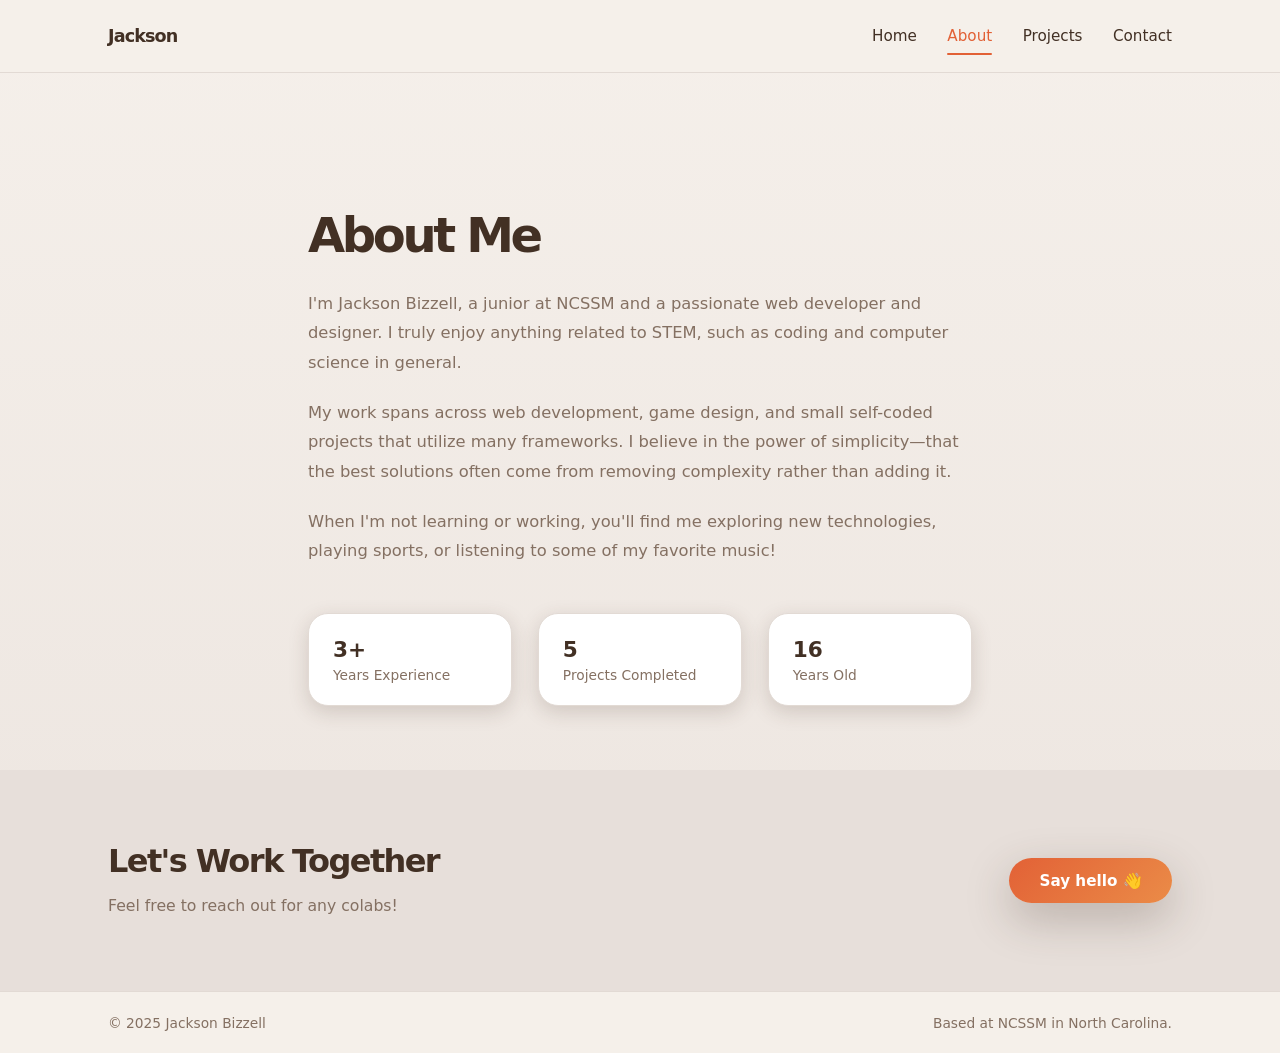
==== about.html @ 586aba02 "Add files via upload" ====
<!DOCTYPE html>
<html lang="en">
<head>
  <meta charset="UTF-8">
  <title>About – Jackson Bizzell</title>
  <meta name="viewport" content="width=device-width, initial-scale=1">
  <link rel="stylesheet" href="index.css">
</head>
<body>
  <div class="page">
    <header class="site-header">
      <div class="container header-inner">
        <a href="index.html" class="logo">Jackson</a>
        <nav class="nav-links">
          <a href="index.html" class="nav-link">Home</a>
          <a href="about.html" class="nav-link current">About</a>
          <a href="projects.html" class="nav-link">Projects</a>
          <a href="contact.html" class="nav-link">Contact</a>
        </nav>
      </div>
    </header>

    <main class="page-main about-main">
      <section class="section">
        <div class="container about-layout">
          <h1 class="about-title">About Me</h1>

          <div class="about-body">
            <p>
              I'm Jackson Bizzell, a junior at NCSSM and a passionate web developer
              and designer. I truly enjoy anything related to STEM, such as coding
              and computer science in general.
            </p>

            <p>
              My work spans across web development, game design, and small
              self-coded projects that utilize many frameworks. I believe in the
              power of simplicity—that the best solutions often come from removing
              complexity rather than adding it.
            </p>

            <p>
              When I'm not learning or working, you'll find me exploring new
              technologies, playing sports, or listening to some of my favorite music!
            </p>
          </div>

          <div class="about-stats-row">
            <div class="about-stat-card">
              <div class="about-stat-value">3+</div>
              <div class="about-stat-label">Years Experience</div>
            </div>
            <div class="about-stat-card">
              <div class="about-stat-value">5</div>
              <div class="about-stat-label">Projects Completed</div>
            </div>
            <div class="about-stat-card">
              <div class="about-stat-value">16</div>
              <div class="about-stat-label">Years Old</div>
            </div>
          </div>
        </div>
      </section>

      <section class="section-muted cta">
        <div class="container cta-inner">
          <div class="cta-text">
            <h2 class="section-title">Let's Work Together</h2>
            <p class="section-subtitle">
              Feel free to reach out for any colabs!
            </p>
          </div>
          <div class="cta-buttons">
            <a href="contact.html" class="button-primary">Say hello 👋</a>
          </div>
        </div>
      </section>
    </main>

    <footer class="site-footer">
      <div class="container footer-inner">
        <span>© 2025 Jackson Bizzell</span>
        <span>Based at NCSSM in North Carolina.</span>
      </div>
    </footer>
  </div>
</body>
</html>
---- index.css ----
:root {
  --background: hsl(30 35% 94%);
  --foreground: hsl(25 30% 20%);
  --card: hsl(30 40% 98%);
  --muted: hsl(25 20% 88%);
  --muted-foreground: hsl(25 15% 45%);
  --accent: hsl(15 75% 55%);
  --accent-soft: hsla(15, 75%, 55%, 0.15);
  --accent-foreground: hsl(30 40% 98%);
  --border: hsl(25 20% 86%);
  --shadow-subtle: 0 6px 20px rgba(70, 50, 40, 0.18);
  --shadow-soft: 0 16px 45px rgba(70, 50, 40, 0.28);
  --radius-lg: 1.75rem;
  --radius-md: 1.25rem;
  --radius-pill: 999px;
}

*,
*::before,
*::after {
  box-sizing: border-box;
}

html,
body {
  margin: 0;
  padding: 0;
}

body {
  min-height: 100vh;
  font-family: system-ui, -apple-system, BlinkMacSystemFont, "SF Pro Text",
    "Segoe UI", sans-serif;
  color: var(--foreground);
  background: linear-gradient(
      180deg,
      hsl(30 35% 94%) 0%,
      hsl(25 25% 90%) 100%
    );
}

img {
  max-width: 100%;
  display: block;
}

a {
  color: inherit;
  text-decoration: none;
}

.page {
  min-height: 100vh;
  display: flex;
  flex-direction: column;
}

.container {
  width: 100%;
  max-width: 1120px;
  margin-inline: auto;
  padding-inline: 1.75rem;
}

.site-header {
  position: sticky;
  top: 0;
  z-index: 20;
  background: hsla(30, 35%, 94%, 0.96);
  border-bottom: 1px solid var(--border);
  backdrop-filter: blur(14px);
}

.header-inner {
  display: flex;
  align-items: center;
  justify-content: space-between;
  height: 72px;
}

.logo {
  font-size: 1.1rem;
  font-weight: 700;
  letter-spacing: -0.05em;
}

.nav-links {
  display: flex;
  align-items: center;
  gap: 1.9rem;
  font-size: 0.95rem;
}

.nav-link {
  position: relative;
  padding-block: 0.25rem;
}

.nav-link::after {
  content: "";
  position: absolute;
  left: 0;
  bottom: -0.4rem;
  width: 100%;
  height: 2px;
  border-radius: var(--radius-pill);
  background: var(--accent);
  transform-origin: left;
  transform: scaleX(0);
  transition: transform 0.18s ease;
}

.nav-link:hover::after {
  transform: scaleX(1);
}

.nav-link.current {
  color: var(--accent);
}

.nav-link.current::after {
  transform: scaleX(1);
}

.page-main {
  flex: 1;
}

/* Hero */

.section {
  padding-block: 4rem;
}

.section-large {
  padding-block: 4.8rem;
}

.hero {
  padding-top: 4.4rem;
}

.hero-inner {
  display: grid;
  grid-template-columns: minmax(0, 1.4fr) minmax(0, 1.3fr);
  align-items: center;
  gap: 3.3rem;
}

.hero-badge {
  display: inline-flex;
  align-items: center;
  gap: 0.4rem;
  padding: 0.4rem 1rem;
  border-radius: var(--radius-pill);
  background: var(--accent-soft);
  color: var(--accent);
  font-size: 0.8rem;
  font-weight: 500;
  margin-bottom: 1.6rem;
}

.hero-title {
  font-size: clamp(3.5rem, 7vw, 4.8rem);
  line-height: 1;
  letter-spacing: -0.08em;
  font-weight: 800;
  margin: 0 0 1.4rem;
}

.hero-text {
  font-size: 1.05rem;
  line-height: 1.7;
  color: var(--muted-foreground);
  max-width: 34rem;
  margin: 0 0 2rem;
}

.hero-buttons {
  display: flex;
  flex-wrap: wrap;
  gap: 0.8rem;
}

.button-primary {
  display: inline-flex;
  align-items: center;
  justify-content: center;
  padding: 0.85rem 1.9rem;
  border-radius: var(--radius-pill);
  background: linear-gradient(
    135deg,
    hsl(15 75% 55%),
    hsl(25 80% 60%)
  );
  color: white;
  font-size: 0.95rem;
  font-weight: 600;
  box-shadow: var(--shadow-soft);
  border: none;
}

.button-outline {
  display: inline-flex;
  align-items: center;
  justify-content: center;
  padding: 0.82rem 1.8rem;
  border-radius: var(--radius-pill);
  background: white;
  color: var(--foreground);
  font-size: 0.95rem;
  font-weight: 500;
  border: 1px solid var(--border);
  box-shadow: 0 8px 24px rgba(60, 40, 30, 0.12);
}

.button-link {
  display: inline-flex;
  align-items: center;
  gap: 0.3rem;
  font-size: 0.9rem;
  font-weight: 500;
  color: var(--accent);
}

.button-primary:hover,
.button-outline:hover {
  transform: translateY(-1px);
  box-shadow: 0 20px 50px rgba(60, 40, 30, 0.33);
}

/* Hero photos */

.hero-photos {
  position: relative;
  min-height: 320px;
}

.hero-photo {
  position: absolute;
  border-radius: 1.75rem;
  overflow: hidden;
  box-shadow: var(--shadow-soft);
}

.hero-photo img {
  width: 100%;
  height: 100%;
  object-fit: cover;
}

.photo-top-left {
  width: 220px;
  height: 140px;
  top: -20px;
  right: 75px;
  transform: rotate(-4deg);
}

.photo-top-right {
  width: 260px;
  height: 160px;
  top: 40px;
  right: -10px;
  transform: rotate(5deg);
}

.photo-bottom-left {
  width: 280px;
  height: 160px;
  bottom: 10px;
  left: 10px;
  transform: rotate(3deg);
}

.photo-bottom-right {
  width: 260px;
  height: 150px;
  bottom: -10px;
  right: 40px;
  transform: rotate(-3deg);
}

/* Stat row */

.stat-row {
  margin-top: 4rem;
  display: grid;
  grid-template-columns: repeat(4, minmax(0, 1fr));
  gap: 1.2rem;
}

.stat-card {
  padding: 1.4rem 1.6rem;
  background: white;
  border-radius: var(--radius-lg);
  border: 1px solid var(--border);
  box-shadow: 0 10px 30px rgba(60, 40, 30, 0.12);
}

.stat-value {
  font-size: 1.4rem;
  font-weight: 700;
  margin-bottom: 0.25rem;
}

.stat-label {
  font-size: 0.85rem;
  color: var(--muted-foreground);
}

/* Section headers */

.section-header {
  text-align: center;
  max-width: 560px;
  margin: 0 auto 2.6rem;
}

.section-title {
  font-size: 2rem;
  margin: 0 0 0.8rem;
  letter-spacing: -0.05em;
}

.section-subtitle {
  margin: 0;
  font-size: 0.98rem;
  color: var(--muted-foreground);
  line-height: 1.7;
}

/* Cards / grids */

.grid-3 {
  display: grid;
  grid-template-columns: repeat(3, minmax(0, 1fr));
  gap: 1.8rem;
}

.service-card,
.project-card,
.info-card {
  background: var(--card);
  border-radius: var(--radius-lg);
  border: 1px solid var(--border);
  box-shadow: var(--shadow-subtle);
  padding: 1.8rem 1.7rem;
}

.service-title,
.project-title,
.info-title {
  font-size: 1.2rem;
  margin: 0 0 0.75rem;
  font-weight: 600;
}

.service-text,
.project-text,
.info-text {
  margin: 0 0 1.3rem;
  font-size: 0.95rem;
  line-height: 1.7;
  color: var(--muted-foreground);
}

.tag-row {
  display: flex;
  flex-wrap: wrap;
  gap: 0.45rem;
}

.tag-pill {
  padding: 0.35rem 0.85rem;
  border-radius: var(--radius-pill);
  background: var(--accent-soft);
  color: var(--accent);
  font-size: 0.78rem;
  font-weight: 500;
}

/* CTA block */

.section-muted {
  background: var(--muted);
}

.cta {
  padding-block: 4.5rem;
}

.cta-inner {
  display: flex;
  justify-content: space-between;
  align-items: center;
  gap: 1.6rem;
}

.cta-text {
  max-width: 480px;
}

.cta-buttons {
  display: flex;
  flex-wrap: wrap;
  gap: 0.8rem;
}

/* About */

.about-main {
  padding-top: 4.4rem;
}

.about-layout {
  max-width: 720px;
}

.about-title {
  font-size: 3rem;
  margin: 0 0 1.6rem;
  letter-spacing: -0.07em;
}

.about-body {
  font-size: 1.02rem;
  line-height: 1.8;
  color: var(--muted-foreground);
}

.about-body p {
  margin: 0 0 1.3rem;
}

.about-stats-row {
  margin-top: 3rem;
  display: grid;
  grid-template-columns: repeat(3, minmax(0, 1fr));
  gap: 1.6rem;
}

.about-stat-card {
  background: white;
  border-radius: var(--radius-md);
  border: 1px solid var(--border);
  padding: 1.4rem 1.5rem;
  box-shadow: var(--shadow-subtle);
}

.about-stat-value {
  font-size: 1.35rem;
  font-weight: 700;
  margin-bottom: 0.3rem;
}

.about-stat-label {
  font-size: 0.86rem;
  color: var(--muted-foreground);
}

/* Projects page */

.projects-grid {
  margin-top: 2.6rem;
  display: grid;
  grid-template-columns: repeat(3, minmax(0, 1fr));
  gap: 1.8rem;
}

.project-badge {
  display: inline-block;
  margin-bottom: 0.6rem;
  padding: 0.25rem 0.8rem;
  border-radius: var(--radius-pill);
  background: white;
  font-size: 0.75rem;
  color: var(--muted-foreground);
}

/* Contact page */

.contact-main {
  padding-top: 4.4rem;
}

.contact-layout {
  display: grid;
  grid-template-columns: minmax(0, 1.1fr) minmax(0, 1.1fr);
  gap: 3rem;
  align-items: flex-start;
}

.contact-heading {
  font-size: 2rem;
  margin: 0 0 0.9rem;
  letter-spacing: -0.05em;
}

.contact-lead {
  margin: 0;
  font-size: 1rem;
  color: var(--muted-foreground);
  line-height: 1.7;
}

.contact-form {
  background: var(--card);
  border-radius: var(--radius-lg);
  border: 1px solid var(--border);
  padding: 2rem 1.9rem;
  box-shadow: var(--shadow-subtle);
}

.field-group {
  margin-bottom: 1.2rem;
}

.field-label {
  display: block;
  font-size: 0.9rem;
  font-weight: 500;
  margin-bottom: 0.3rem;
}

.field-input,
.field-textarea {
  width: 100%;
  border-radius: 0.9rem;
  border: 1px solid var(--border);
  padding: 0.7rem 0.95rem;
  font-size: 0.94rem;
  font-family: inherit;
  background: white;
}

.field-textarea {
  resize: vertical;
  min-height: 140px;
}

.form-footer {
  margin-top: 1.2rem;
}

/* Footer */

.site-footer {
  border-top: 1px solid var(--border);
  padding-block: 1.4rem;
  background: hsl(30 35% 94%);
}

.footer-inner {
  display: flex;
  align-items: center;
  justify-content: space-between;
  font-size: 0.86rem;
  color: var(--muted-foreground);
}

/* Responsive */

@media (max-width: 960px) {
  .hero-inner {
    grid-template-columns: minmax(0, 1fr);
  }

  .hero-photos {
    order: -1;
    min-height: 260px;
    margin-bottom: 1.4rem;
  }

  .photo-top-left {
    top: 0;
    right: auto;
    left: 28px;
  }

  .photo-top-right {
    top: 28px;
    right: 24px;
  }

  .photo-bottom-left {
    bottom: 0;
    left: 32px;
  }

  .photo-bottom-right {
    bottom: -8px;
    right: 32px;
  }

  .stat-row {
    grid-template-columns: repeat(2, minmax(0, 1fr));
  }

  .grid-3,
  .projects-grid {
    grid-template-columns: repeat(2, minmax(0, 1fr));
  }

  .about-stats-row {
    grid-template-columns: repeat(2, minmax(0, 1fr));
  }

  .cta-inner {
    flex-direction: column;
    align-items: flex-start;
  }

  .contact-layout {
    grid-template-columns: minmax(0, 1fr);
  }
}

@media (max-width: 720px) {
  .header-inner {
    padding-inline: 0.4rem;
  }

  .nav-links {
    gap: 1.1rem;
    font-size: 0.86rem;
  }

  .hero {
    padding-top: 3.6rem;
  }

  .stat-row {
    grid-template-columns: minmax(0, 1fr);
  }

  .grid-3,
  .projects-grid {
    grid-template-columns: minmax(0, 1fr);
  }

  .about-title {
    font-size: 2.4rem;
  }

  .footer-inner {
    flex-direction: column;
    align-items: flex-start;
    gap: 0.5rem;
  }
}
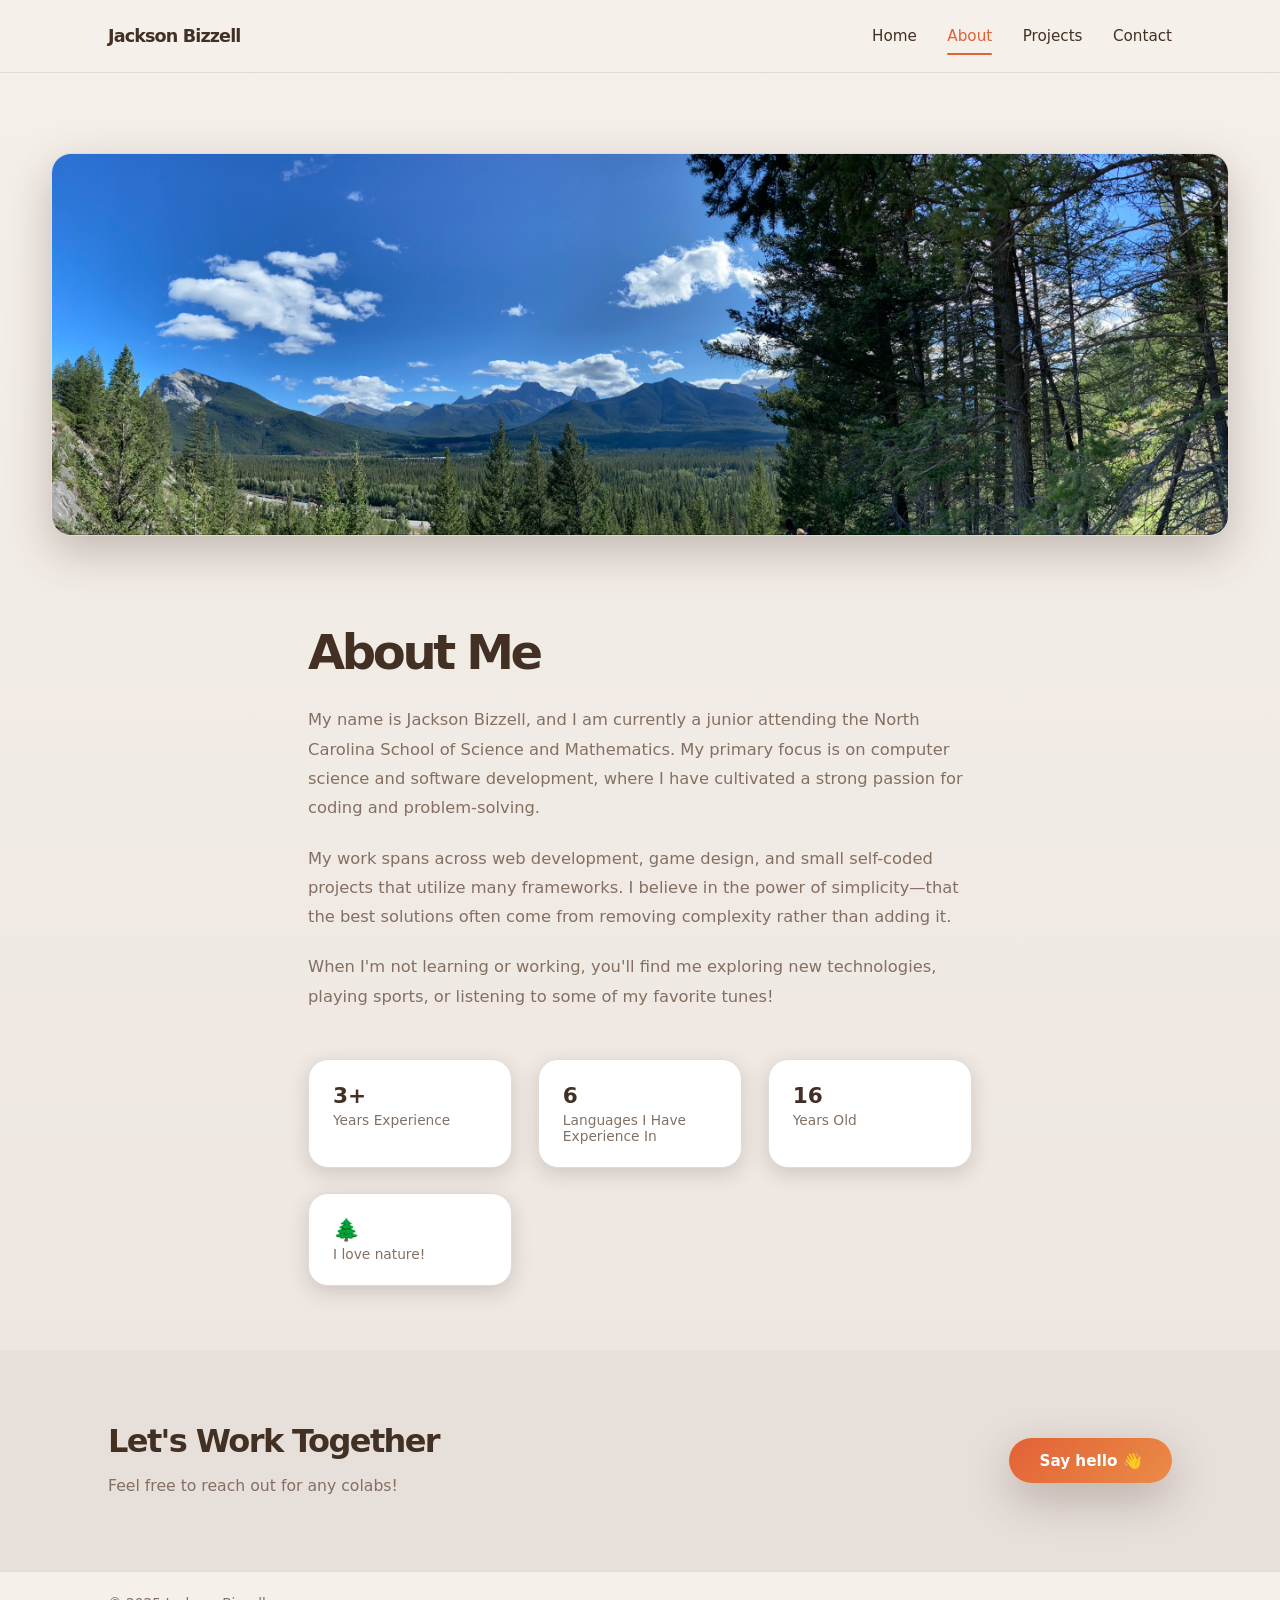
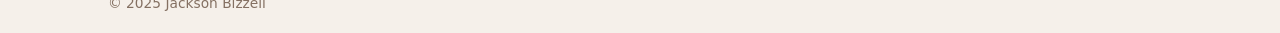
==== commit 417d7ae8: "Updates to various features + implementation of photo gallery" ====
--- a/about.html
+++ b/about.html
@@ -2,15 +2,16 @@
 <html lang="en">
 <head>
   <meta charset="UTF-8">
-  <title>About – Jackson Bizzell</title>
+  <title>About - Jackson Bizzell</title>
   <meta name="viewport" content="width=device-width, initial-scale=1">
   <link rel="stylesheet" href="index.css">
 </head>
 <body>
   <div class="page">
+    
     <header class="site-header">
       <div class="container header-inner">
-        <a href="index.html" class="logo">Jackson</a>
+        <a href="index.html" class="logo">Jackson Bizzell</a>
         <nav class="nav-links">
           <a href="index.html" class="nav-link">Home</a>
           <a href="about.html" class="nav-link current">About</a>
@@ -18,7 +19,14 @@
           <a href="contact.html" class="nav-link">Contact</a>
         </nav>
       </div>
+      
     </header>
+
+    <div class="pill-container">
+      <div class="pill">
+        <img src="./photos/nature.jpeg" alt="Image">
+      </div>
+    </div>
 
     <main class="page-main about-main">
       <section class="section">
@@ -27,9 +35,9 @@
 
           <div class="about-body">
             <p>
-              I'm Jackson Bizzell, a junior at NCSSM and a passionate web developer
-              and designer. I truly enjoy anything related to STEM, such as coding
-              and computer science in general.
+              My name is Jackson Bizzell, and I am currently a junior attending the North Carolina School of Science and Mathematics.
+              My primary focus is on computer science and software development,
+              where I have cultivated a strong passion for coding and problem-solving.
             </p>
 
             <p>
@@ -41,7 +49,7 @@
 
             <p>
               When I'm not learning or working, you'll find me exploring new
-              technologies, playing sports, or listening to some of my favorite music!
+              technologies, playing sports, or listening to some of my favorite tunes!
             </p>
           </div>
 
@@ -51,12 +59,16 @@
               <div class="about-stat-label">Years Experience</div>
             </div>
             <div class="about-stat-card">
-              <div class="about-stat-value">5</div>
-              <div class="about-stat-label">Projects Completed</div>
+              <div class="about-stat-value">6</div>
+              <div class="about-stat-label">Languages I Have Experience In</div>
             </div>
             <div class="about-stat-card">
               <div class="about-stat-value">16</div>
               <div class="about-stat-label">Years Old</div>
+            </div>
+            <div class="about-stat-card">
+              <div class="about-stat-value">🌲</div>
+              <div class="about-stat-label">I love nature!</div>
             </div>
           </div>
         </div>
@@ -80,7 +92,6 @@
     <footer class="site-footer">
       <div class="container footer-inner">
         <span>© 2025 Jackson Bizzell</span>
-        <span>Based at NCSSM in North Carolina.</span>
       </div>
     </footer>
   </div>
--- a/index.css
+++ b/index.css
@@ -140,11 +140,10 @@
   padding-top: 4.4rem;
 }
 
-.hero-inner {
-  display: grid;
-  grid-template-columns: minmax(0, 1.4fr) minmax(0, 1.3fr);
-  align-items: center;
-  gap: 3.3rem;
+.hero-inner > div:first-child {
+  text-align: center;
+  max-width: 600px;
+  margin: 0 auto;
 }
 
 .hero-badge {
@@ -231,23 +230,43 @@
 
 /* Hero photos */
 
+/* --- FIXED HERO PHOTO LAYOUT --- */
+
 .hero-photos {
   position: relative;
-  min-height: 320px;
-}
-
+  min-height: 360px;
+  display: flex;
+  justify-content: center;
+  gap: 1.4rem;
+  flex-wrap: wrap;
+  padding-top: 1rem;
+}
+
+/* Uniform card-style photos instead of chaos */
 .hero-photo {
-  position: absolute;
-  border-radius: 1.75rem;
+  width: 180px;
+  height: 130px;
+  border-radius: var(--radius-lg);
   overflow: hidden;
   box-shadow: var(--shadow-soft);
+  border: 1px solid var(--border);
+  cursor: pointer;
+  transition: transform 0.2s ease, box-shadow 0.2s ease;
+  position: relative;
+}
+
+.hero-photo:hover {
+  transform: translateY(-4px);
+  box-shadow: 0 22px 55px rgba(40, 25, 15, 0.28);
 }
 
 .hero-photo img {
+  object-fit: cover;
+  display: block;
   width: 100%;
   height: 100%;
-  object-fit: cover;
-}
+}
+
 
 .photo-top-left {
   width: 220px;
@@ -329,6 +348,32 @@
   color: var(--muted-foreground);
   line-height: 1.7;
 }
+
+.pill-container {
+  width: 100%;
+  display: flex;
+  justify-content: center;
+  margin-top: 5rem;
+  margin-bottom: 0.5rem;
+}
+
+.pill {
+  width: 92%;
+  max-width: 1280px;
+  aspect-ratio: 4 / 1.3;
+  background: var(--card);
+  border-radius: 20px;
+  overflow: hidden;
+  box-shadow: var(--shadow-soft);
+  border: 1px solid var(--border);
+}
+
+.pill img {
+  width: 100%;
+  height: 100%;
+  object-fit: cover;
+}
+
 
 /* Cards / grids */
 
@@ -410,7 +455,7 @@
 /* About */
 
 .about-main {
-  padding-top: 4.4rem;
+  padding-top: 1rem;
 }
 
 .about-layout {
@@ -543,8 +588,6 @@
   margin-top: 1.2rem;
 }
 
-/* Footer */
-
 .site-footer {
   border-top: 1px solid var(--border);
   padding-block: 1.4rem;
@@ -649,3 +692,112 @@
     gap: 0.5rem;
   }
 }
+
+/* ==== MODAL GALLERY ==== */
+
+.modal {
+  display: none;
+  position: fixed;
+  inset: 0;
+  background: rgba(0, 0, 0, 0.65);
+  backdrop-filter: blur(4px);
+  z-index: 999;
+  justify-content: center;
+  align-items: center;
+}
+
+.modal-content {
+  width: 75vw;
+  max-width: 1000px;
+  background: white;
+  border-radius: var(--radius-lg);
+  overflow: hidden;
+  box-shadow: var(--shadow-soft);
+  animation: fadeIn 0.25s ease;
+}
+
+.modal-heading {
+  margin: 0;
+  padding: 1rem 1.5rem 0.5rem;
+  font-size: 1.8rem;
+  font-weight: 700;
+  text-align: center;
+  color: var(--foreground);
+}
+
+
+.modal-close {
+  position: absolute;
+  top: 1.1rem;
+  right: 1.3rem;
+  font-size: 2rem;
+  cursor: pointer;
+  color: white;
+}
+
+.modal-content img {
+  width: 100%;
+  height: 70vh;
+  object-fit: cover;
+}
+
+.modal-caption {
+  padding: 1.2rem 1.6rem;
+  background: var(--card);
+  border-top: 1px solid var(--border);
+}
+
+.modal-caption h3 {
+  margin: 0 0 0.3rem 0;
+  font-size: 1.3rem;
+}
+
+.modal-caption p {
+  margin: 0;
+  font-size: 0.95rem;
+  color: var(--muted-foreground);
+}
+
+@keyframes fadeIn {
+  from { opacity: 0; transform: scale(0.95); }
+  to { opacity: 1; transform: scale(1); }
+}
+
+/* ===== SLIDESHOW ARROWS ===== */
+
+.modal-arrow {
+  position: absolute;
+  top: 50%;
+  transform: translateY(-50%);
+  font-size: 3rem;
+  font-weight: bold;
+  color: rgba(255, 255, 255, 0.8);
+  cursor: pointer;
+  padding: 0.5rem 1rem;
+  user-select: none;
+  transition: opacity 0.2s ease;
+  z-index: 1001;
+}
+
+.modal-arrow:hover {
+  color: white;
+}
+
+.left-arrow {
+  left: 1rem;
+}
+
+.right-arrow {
+  right: 1rem;
+}
+
+/* smooth fade animation between slides */
+.modal-image-fade {
+  animation: fadeSlide 0.25s ease;
+}
+
+@keyframes fadeSlide {
+  from { opacity: 0; }
+  to { opacity: 1; }
+}
+
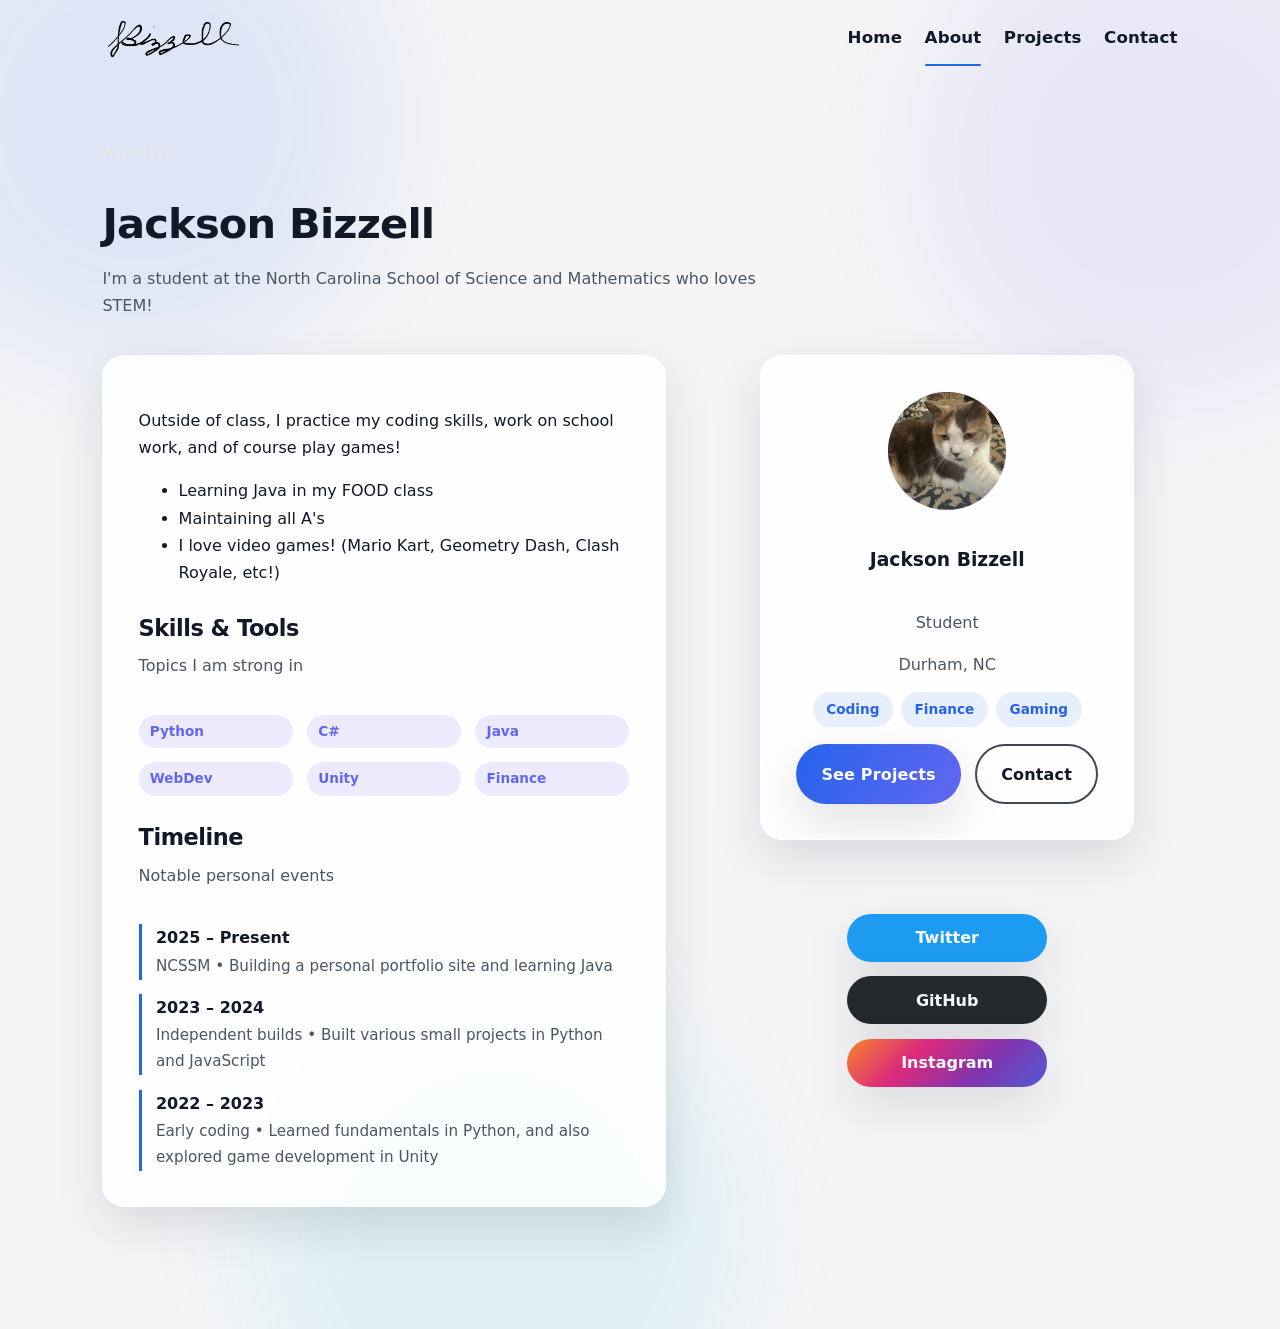
==== commit dae1e098: "Finished Protfolio Website Prototype" ====
--- a/about.html
+++ b/about.html
@@ -2,98 +2,122 @@
 <html lang="en">
 <head>
   <meta charset="UTF-8">
-  <title>About - Jackson Bizzell</title>
-  <meta name="viewport" content="width=device-width, initial-scale=1">
+  <meta name="viewport" content="width=device-width, initial-scale=1.0">
+  <title>About – Jackson Bizzell</title>
   <link rel="stylesheet" href="index.css">
 </head>
 <body>
   <div class="page">
-    
     <header class="site-header">
       <div class="container header-inner">
-        <a href="index.html" class="logo">Jackson Bizzell</a>
-        <nav class="nav-links">
-          <a href="index.html" class="nav-link">Home</a>
-          <a href="about.html" class="nav-link current">About</a>
-          <a href="projects.html" class="nav-link">Projects</a>
-          <a href="contact.html" class="nav-link">Contact</a>
+        <a class="logo" href="index.html">
+          <img src="photos/signature.png" alt="Jackson Bizzell signature">
+          <span class="sr-only">Jackson Bizzell</span>
+        </a>
+        <nav class="nav-links" id="navMenu">
+          <a class="nav-link" href="index.html">Home</a>
+          <a class="nav-link active" href="about.html">About</a>
+          <a class="nav-link" href="projects.html">Projects</a>
+          <a class="nav-link" href="contact.html">Contact</a>
         </nav>
+        <button class="nav-toggle" id="navToggle" aria-label="Toggle menu">
+          <span></span><span></span><span></span>
+        </button>
       </div>
-      
     </header>
 
-    <div class="pill-container">
-      <div class="pill">
-        <img src="./photos/nature.jpeg" alt="Image">
-      </div>
+    <div class="bg-accents">
+      <div class="blob blob-1"></div>
+      <div class="blob blob-2"></div>
+      <div class="blob blob-3"></div>
     </div>
 
-    <main class="page-main about-main">
-      <section class="section">
-        <div class="container about-layout">
-          <h1 class="about-title">About Me</h1>
-
-          <div class="about-body">
-            <p>
-              My name is Jackson Bizzell, and I am currently a junior attending the North Carolina School of Science and Mathematics.
-              My primary focus is on computer science and software development,
-              where I have cultivated a strong passion for coding and problem-solving.
-            </p>
-
-            <p>
-              My work spans across web development, game design, and small
-              self-coded projects that utilize many frameworks. I believe in the
-              power of simplicity—that the best solutions often come from removing
-              complexity rather than adding it.
-            </p>
-
-            <p>
-              When I'm not learning or working, you'll find me exploring new
-              technologies, playing sports, or listening to some of my favorite tunes!
-            </p>
+    <main class="page-main">
+      <section class="section about-section">
+        <div class="container">
+          <div class="section-header reveal-up">
+            <p class="eyebrow">About</p>
+            <h1 class="section-title">Jackson Bizzell</h1>
+            <p class="section-subtitle">I'm a student at the North Carolina School of Science and Mathematics who loves STEM!</p>
           </div>
 
-          <div class="about-stats-row">
-            <div class="about-stat-card">
-              <div class="about-stat-value">3+</div>
-              <div class="about-stat-label">Years Experience</div>
+          <div class="about-layout">
+            <div class="card reveal-left">
+              <p>Outside of class, I practice my coding skills, work on school work, and of course play games!</p>
+              <ul>
+                <li>Learning Java in my FOOD class</li>
+                <li>Maintaining all A's</li>
+                <li>I love video games! (Mario Kart, Geometry Dash, Clash Royale, etc!)</li>
+              </ul>
+
+              <div class="section-header" style="margin-top: var(--space-md);">
+                <h2 class="section-title" style="font-size:1.4rem;">Skills &amp; Tools</h2>
+                <p class="section-subtitle">Topics I am strong in</p>
+              </div>
+              <div class="skills-grid reveal-up">
+                <span class="tag">Python</span>
+                <span class="tag">C#</span>
+                <span class="tag">Java</span>
+                <span class="tag">WebDev</span>
+                <span class="tag">Unity</span>
+                <span class="tag">Finance</span>
+              </div>
+
+              <div class="section-header" style="margin-top: var(--space-md);">
+                <h2 class="section-title" style="font-size:1.4rem;">Timeline</h2>
+                <p class="section-subtitle">Notable personal events</p>
+              </div>
+              <div class="timeline">
+                <div class="timeline-item reveal-up">
+                  <h4>2025 – Present</h4>
+                  <p>NCSSM • Building a personal portfolio site and learning Java</p>
+                </div>
+                <div class="timeline-item reveal-up reveal-delay-1">
+                  <h4>2023 – 2024</h4>
+                  <p>Independent builds • Built various small projects in Python and JavaScript</p>
+                </div>
+                <div class="timeline-item reveal-up reveal-delay-2">
+                  <h4>2022 – 2023</h4>
+                  <p>Early coding • Learned fundamentals in Python, and also explored game development in Unity</p>
+                </div>
+              </div>
             </div>
-            <div class="about-stat-card">
-              <div class="about-stat-value">6</div>
-              <div class="about-stat-label">Languages I Have Experience In</div>
+
+            <div class="profile-column reveal-right">
+              <div class="card profile-card">
+                <img class="avatar" src="photos/sophie.jpeg" alt="Portrait of Jackson Bizzell">
+                <h3>Jackson Bizzell</h3>
+                <p class="section-subtitle" style="margin:0;">Student</p>
+                <p class="section-subtitle" style="margin:0;">Durham, NC</p>
+                <div class="profile-tags">
+                  <span class="pill">Coding</span>
+                  <span class="pill">Finance</span>
+                  <span class="pill">Gaming</span>
+                </div>
+                <div class="project-actions" style="justify-content:center;">
+                  <a class="btn btn-primary" href="projects.html">See Projects</a>
+                  <a class="btn btn-ghost" href="contact.html">Contact</a>
+                </div>
+              </div>
+              <div class="about-social-pills">
+                <a class="pill pill-twitter" href="https://twitter.com/" target="_blank" rel="noopener noreferrer">Twitter</a>
+                <a class="pill pill-github" href="https://github.com/J-Bizzy" target="_blank" rel="noopener noreferrer">GitHub</a>
+                <a class="pill pill-instagram" href="https://instagram.com/" target="_blank" rel="noopener noreferrer">Instagram</a>
+              </div>
             </div>
-            <div class="about-stat-card">
-              <div class="about-stat-value">16</div>
-              <div class="about-stat-label">Years Old</div>
-            </div>
-            <div class="about-stat-card">
-              <div class="about-stat-value">🌲</div>
-              <div class="about-stat-label">I love nature!</div>
-            </div>
-          </div>
-        </div>
-      </section>
-
-      <section class="section-muted cta">
-        <div class="container cta-inner">
-          <div class="cta-text">
-            <h2 class="section-title">Let's Work Together</h2>
-            <p class="section-subtitle">
-              Feel free to reach out for any colabs!
-            </p>
-          </div>
-          <div class="cta-buttons">
-            <a href="contact.html" class="button-primary">Say hello 👋</a>
           </div>
         </div>
       </section>
     </main>
 
     <footer class="site-footer">
-      <div class="container footer-inner">
+      <div class="container footer-inner reveal-up">
         <span>© 2025 Jackson Bizzell</span>
+        <span>Have a great rest of your day 🙂</span>
       </div>
     </footer>
   </div>
+
+  <script src="main.js"></script>
 </body>
 </html>
--- a/index.css
+++ b/index.css
@@ -1,18 +1,36 @@
 :root {
-  --background: hsl(30 35% 94%);
-  --foreground: hsl(25 30% 20%);
-  --card: hsl(30 40% 98%);
-  --muted: hsl(25 20% 88%);
-  --muted-foreground: hsl(25 15% 45%);
-  --accent: hsl(15 75% 55%);
-  --accent-soft: hsla(15, 75%, 55%, 0.15);
-  --accent-foreground: hsl(30 40% 98%);
-  --border: hsl(25 20% 86%);
-  --shadow-subtle: 0 6px 20px rgba(70, 50, 40, 0.18);
-  --shadow-soft: 0 16px 45px rgba(70, 50, 40, 0.28);
-  --radius-lg: 1.75rem;
-  --radius-md: 1.25rem;
+  /* Color system */
+  --bg: #f5f5f7;
+  --bg-alt: #eef1f6;
+  --text-main: #111827;
+  --text-muted: #4b5563;
+  --accent: #2563eb;
+  --accent-2: #6366f1;
+  --accent-warm: #f97316;
+  --card-bg: rgba(255, 255, 255, 0.85);
+  --card-border: rgba(255, 255, 255, 0.6);
+  --shadow-soft: 0 18px 48px rgba(17, 24, 39, 0.12);
+  --shadow-strong: 0 30px 70px rgba(17, 24, 39, 0.18);
+
+  /* Typography */
+  --font-size-body: 1rem;
+  --font-size-sm: 0.92rem;
+  --font-size-h1: clamp(3rem, 6vw, 4.2rem);
+  --font-size-h2: clamp(2rem, 4vw, 2.6rem);
+  --font-size-h3: 1.25rem;
+
+  /* Radius & spacing */
+  --radius-lg: 22px;
+  --radius-md: 14px;
   --radius-pill: 999px;
+  --space-xs: 0.5rem;
+  --space-sm: 0.9rem;
+  --space-md: 1.4rem;
+  --space-lg: 2.2rem;
+  --space-xl: 3.2rem;
+  --reveal-distance: 26px;
+  --reveal-duration: 0.75s;
+  --reveal-ease: cubic-bezier(0.22, 1, 0.36, 1);
 }
 
 *,
@@ -28,20 +46,18 @@
 }
 
 body {
+  background: var(--bg);
+  color: var(--text-main);
+  font-family: "Inter", system-ui, -apple-system, BlinkMacSystemFont, "Segoe UI", sans-serif;
+  font-size: var(--font-size-body);
+  line-height: 1.7;
+  -webkit-font-smoothing: antialiased;
   min-height: 100vh;
-  font-family: system-ui, -apple-system, BlinkMacSystemFont, "SF Pro Text",
-    "Segoe UI", sans-serif;
-  color: var(--foreground);
-  background: linear-gradient(
-      180deg,
-      hsl(30 35% 94%) 0%,
-      hsl(25 25% 90%) 100%
-    );
-}
-
-img {
-  max-width: 100%;
-  display: block;
+}
+
+a.frame-lock,
+body.frame-lock {
+  overflow: hidden;
 }
 
 a {
@@ -49,755 +65,888 @@
   text-decoration: none;
 }
 
+img {
+  display: block;
+  max-width: 100%;
+}
+
+/* Layout helpers */
 .page {
   min-height: 100vh;
   display: flex;
   flex-direction: column;
-}
+  position: relative;
+  overflow-x: hidden;
+}
+
 
 .container {
   width: 100%;
   max-width: 1120px;
-  margin-inline: auto;
-  padding-inline: 1.75rem;
-}
-
+  margin: 0 auto;
+  padding: 0 var(--space-md);
+}
+
+.section {
+  padding: var(--space-xl) 0;
+}
+
+.grid {
+  display: grid;
+  gap: var(--space-lg);
+}
+
+.grid-2 {
+  grid-template-columns: repeat(2, minmax(0, 1fr));
+}
+
+.grid-3 {
+  grid-template-columns: repeat(3, minmax(0, 1fr));
+}
+
+/* Nav */
 .site-header {
   position: sticky;
   top: 0;
-  z-index: 20;
-  background: hsla(30, 35%, 94%, 0.96);
-  border-bottom: 1px solid var(--border);
-  backdrop-filter: blur(14px);
+  z-index: 120;
 }
 
 .header-inner {
   display: flex;
   align-items: center;
   justify-content: space-between;
-  height: 72px;
+  height: 76px;
 }
 
 .logo {
-  font-size: 1.1rem;
-  font-weight: 700;
-  letter-spacing: -0.05em;
+  font-weight: 800;
+  letter-spacing: -0.04em;
+  font-size: 1.28rem;
+}
+
+.logo img {
+  height: 40px;
+  width: auto;
+  display: block;
 }
 
 .nav-links {
   display: flex;
+  gap: var(--space-md);
   align-items: center;
-  gap: 1.9rem;
-  font-size: 0.95rem;
+  font-size: 1.04rem;
 }
 
 .nav-link {
   position: relative;
-  padding-block: 0.25rem;
+  font-weight: 600;
+  letter-spacing: 0.01em;
+  padding: 6px 0;
 }
 
 .nav-link::after {
   content: "";
   position: absolute;
   left: 0;
-  bottom: -0.4rem;
+  bottom: -8px;
   width: 100%;
   height: 2px;
+  background: var(--accent);
   border-radius: var(--radius-pill);
-  background: var(--accent);
+  transform: scaleX(0);
   transform-origin: left;
-  transform: scaleX(0);
   transition: transform 0.18s ease;
 }
 
-.nav-link:hover::after {
+.nav-link:hover::after,
+.nav-link.active::after {
   transform: scaleX(1);
 }
 
-.nav-link.current {
-  color: var(--accent);
-}
-
-.nav-link.current::after {
-  transform: scaleX(1);
-}
-
-.page-main {
-  flex: 1;
-}
-
-/* Hero */
-
-.section {
-  padding-block: 4rem;
-}
-
-.section-large {
-  padding-block: 4.8rem;
-}
-
-.hero {
-  padding-top: 4.4rem;
-}
-
-.hero-inner > div:first-child {
-  text-align: center;
-  max-width: 600px;
-  margin: 0 auto;
-}
-
-.hero-badge {
+.nav-toggle {
+  display: none;
+  background: rgba(255, 255, 255, 0.8);
+  border: 1px solid var(--card-border);
+  padding: 0.55rem 0.7rem;
+  border-radius: 12px;
+  box-shadow: var(--shadow-soft);
+  cursor: pointer;
+}
+
+.nav-toggle span {
+  display: block;
+  width: 20px;
+  height: 2px;
+  background: var(--text-main);
+  margin: 4px 0;
+  transition: transform 0.2s ease;
+}
+
+/* Buttons */
+.btn {
+  display: inline-flex;
+  align-items: center;
+  justify-content: center;
+  gap: 0.45rem;
+  padding: 0.9rem 1.5rem;
+  border-radius: var(--radius-pill);
+  font-weight: 700;
+  letter-spacing: 0.01em;
+  border: 1px solid transparent;
+  cursor: pointer;
+  transition: transform 0.18s ease, box-shadow 0.2s ease, border-color 0.2s ease, background 0.2s ease;
+}
+
+.btn-primary {
+  background: linear-gradient(120deg, var(--accent), var(--accent-2));
+  color: #fff;
+  box-shadow: var(--shadow-soft);
+}
+
+.btn-ghost {
+  background: transparent;
+  color: var(--text-main);
+  border-color: rgba(17, 24, 39, 0.8);
+  border-width: 2px;
+}
+
+.btn:hover {
+  transform: translateY(-2px);
+  box-shadow: var(--shadow-strong);
+}
+
+/* Cards */
+.card {
+  background: var(--card-bg);
+  border: 1px solid var(--card-border);
+  backdrop-filter: blur(18px);
+  border-radius: var(--radius-lg);
+  box-shadow: var(--shadow-soft);
+  padding: var(--space-lg);
+  position: relative;
+  overflow: hidden;
+}
+
+.card:hover {
+  transform: translateY(-2px);
+}
+
+.pill {
   display: inline-flex;
   align-items: center;
   gap: 0.4rem;
-  padding: 0.4rem 1rem;
+  padding: 0.35rem 0.85rem;
   border-radius: var(--radius-pill);
-  background: var(--accent-soft);
+  background: rgba(37, 99, 235, 0.1);
   color: var(--accent);
-  font-size: 0.8rem;
-  font-weight: 500;
-  margin-bottom: 1.6rem;
+  font-weight: 600;
+  font-size: 0.85rem;
+}
+
+.tag {
+  display: inline-flex;
+  align-items: center;
+  padding: 0.32rem 0.7rem;
+  border-radius: var(--radius-pill);
+  background: rgba(99, 102, 241, 0.12);
+  color: var(--accent-2);
+  font-weight: 600;
+  font-size: 0.85rem;
+}
+
+.tag-warm {
+  background: rgba(249, 115, 22, 0.14);
+  color: var(--accent-warm);
+}
+
+/* Hero */
+.hero {
+  padding: var(--space-lg) 0;
+  position: relative;
+}
+
+.hero-media {
+  position: relative;
+  width: 100%;
+  border-radius: 28px;
+  overflow: hidden;
+  box-shadow: var(--shadow-strong);
+  min-height: 540px;
+  background: #0f172a;
+}
+
+.hero-media img {
+  position: absolute;
+  inset: 0;
+  width: 100%;
+  height: 100%;
+  object-fit: cover;
+  object-position: center;
+}
+
+.hero-overlay {
+  position: absolute;
+  inset: 0;
+  background: linear-gradient(to right, rgba(3, 7, 18, 0.75), rgba(3, 7, 18, 0.45), rgba(3, 7, 18, 0.05));
+  pointer-events: none;
+  z-index: 1;
+}
+
+.hero-content {
+  display: grid;
+  grid-template-columns: 1.1fr 0.9fr;
+  align-items: center;
+  gap: clamp(1.5rem, 5vw, 3rem);
+  padding: clamp(1.5rem, 5vw, 3rem);
+  min-height: 600px;
+  position: relative;
+  z-index: 2;
+}
+
+.hero-text-block {
+  display: grid;
+  gap: var(--space-sm);
+}
+
+.hero-text-overlay {
+  position: static;
+  max-width: 720px;
+  margin: 0;
+  padding: 0;
+  color: #f8fafc;
+  text-shadow: 0 4px 28px rgba(0, 0, 0, 0.35);
+}
+
+.eyebrow {
+  font-size: 0.95rem;
+  font-weight: 700;
+  letter-spacing: 0.08em;
+  text-transform: uppercase;
+  color: #e5e7eb;
 }
 
 .hero-title {
-  font-size: clamp(3.5rem, 7vw, 4.8rem);
-  line-height: 1;
-  letter-spacing: -0.08em;
-  font-weight: 800;
-  margin: 0 0 1.4rem;
-}
-
-.hero-text {
-  font-size: 1.05rem;
-  line-height: 1.7;
-  color: var(--muted-foreground);
-  max-width: 34rem;
-  margin: 0 0 2rem;
-}
-
-.hero-buttons {
+  font-size: var(--font-size-h1);
+  line-height: 1.05;
+  letter-spacing: -0.04em;
+  margin: 0;
+  color: #f8fafc;
+}
+
+.hero-subtitle {
+  margin: 0;
+  color: rgba(248, 250, 252, 0.9);
+  max-width: 620px;
+}
+
+.hero-actions {
   display: flex;
+  gap: var(--space-sm);
   flex-wrap: wrap;
-  gap: 0.8rem;
-}
-
-.button-primary {
+  margin-top: var(--space-sm);
+}
+
+.scroll-indicator {
+  position: absolute;
+  bottom: 18px;
+  left: 50%;
+  transform: translateX(-50%);
   display: inline-flex;
   align-items: center;
   justify-content: center;
-  padding: 0.85rem 1.9rem;
+  width: 42px;
+  height: 42px;
+  border-radius: 50%;
+  background: var(--card-bg);
+  border: 1px solid var(--card-border);
+  box-shadow: var(--shadow-soft);
+  color: var(--text-main);
+  font-size: 1.2rem;
+  cursor: pointer;
+  transition: transform 0.18s ease, box-shadow 0.2s ease;
+}
+
+.scroll-indicator:hover {
+  transform: translateX(-50%) translateY(-4px);
+  box-shadow: var(--shadow-strong);
+}
+
+.hero-main-card {
+  min-height: 320px;
+  border-radius: var(--radius-lg);
+  background: linear-gradient(160deg, rgba(37, 99, 235, 0.12), rgba(99, 102, 241, 0.1));
+  border: 1px solid var(--card-border);
+  box-shadow: var(--shadow-strong);
+  position: relative;
+  overflow: hidden;
+}
+
+.hero-main-card .placeholder-img {
+  position: absolute;
+  inset: 0;
+  display: grid;
+  place-items: center;
+  font-weight: 700;
+  color: var(--accent);
+  letter-spacing: 0.08em;
+}
+
+.hero-mini-cards {
+  display: grid;
+  gap: var(--space-md);
+  grid-template-columns: 1fr;
+  justify-items: center;
+  align-self: center;
+}
+
+.mini-card {
+  width: clamp(140px, 18vw, 180px);
+  aspect-ratio: 1 / 1;
+  padding: var(--space-md);
+  border-radius: var(--radius-lg);
+  border: 1px solid var(--card-border);
+  box-shadow: var(--shadow-soft);
+  display: grid;
+  place-items: center;
+  gap: 0.35rem;
+  text-align: center;
+  background-color: var(--bg-alt);
+  backdrop-filter: blur(10px);
+}
+
+.mini-card h4 {
+  margin: 0;
+  font-size: 2rem;
+}
+
+.mini-card p {
+  margin: 0;
+  font-size: 0.92rem;
+}
+
+/* Stat row */
+.stat-row {
+  display: flex;
+  justify-content: space-evenly;
+  gap: var(--space-lg);
+  margin-top: var(--space-lg);
+  text-align: center;
+  flex-wrap: wrap;
+}
+
+.stat-card {
+  padding: 0.25rem 0.5rem;
+  border-radius: 0;
+  background: transparent;
+  border: none;
+  box-shadow: none;
+  display: grid;
+  gap: 0.25rem;
+}
+
+.stat-value {
+  font-weight: 800;
+  font-size: 2.5rem;
+  text-align: center;
+}
+
+.stat-label {
+  color: var(--text-muted);
+  font-size: 2rem;
+  text-align: center;
+}
+
+/* Sections */
+.section-header {
+  text-align: left;
+  display: grid;
+  gap: 0.35rem;
+  margin-bottom: var(--space-lg);
+}
+
+.section-title {
+  margin: 0;
+  font-size: var(--font-size-h2);
+  letter-spacing: -0.02em;
+}
+
+.section-subtitle {
+  margin: 0;
+  color: var(--text-muted);
+  max-width: 680px;
+}
+
+/* Projects */
+.project-grid {
+  display: grid;
+  gap: var(--space-lg);
+  grid-template-columns: repeat(3, minmax(0, 1fr));
+}
+
+.project-card {
+  padding: 0;
+  overflow: hidden;
+  transition: transform 0.18s ease, box-shadow 0.2s ease, border-color 0.2s ease;
+}
+
+.project-card:hover {
+  transform: translateY(-6px);
+  box-shadow: var(--shadow-strong);
+  border-color: rgba(37, 99, 235, 0.25);
+}
+
+.project-media {
+  position: relative;
+  aspect-ratio: 16 / 9;
+  background: linear-gradient(135deg, rgba(37, 99, 235, 0.12), rgba(99, 102, 241, 0.12));
+  display: grid;
+  place-items: center;
+  color: var(--accent);
+  font-weight: 700;
+  letter-spacing: 0.08em;
+  font-size: 100px;
+}
+
+.project-body {
+  padding: var(--space-md);
+  display: grid;
+  gap: 0.6rem;
+}
+
+.project-title {
+  margin: 0;
+  font-size: 1.2rem;
+}
+
+.project-text {
+  margin: 0;
+  color: var(--text-muted);
+}
+
+.project-meta {
+  color: var(--text-muted);
+  font-size: 0.95rem;
+}
+
+.project-actions {
+  display: flex;
+  gap: var(--space-sm);
+  flex-wrap: wrap;
+  margin-top: 0.2rem;
+}
+
+/* About page */
+.about-section {
+  position: relative;
+}
+
+.about-layout {
+  display: grid;
+  grid-template-columns: 1.1fr 0.9fr;
+  gap: var(--space-xl);
+  align-items: start;
+}
+
+.profile-column {
+  display: grid;
+  gap: var(--space-md);
+  justify-items: center;
+}
+
+.profile-card {
+  display: grid;
+  gap: var(--space-sm);
+  text-align: center;
+}
+
+.avatar {
+  width: 120px;
+  height: 120px;
+  border-radius: 50%;
+  background: linear-gradient(135deg, rgba(37, 99, 235, 0.12), rgba(99, 102, 241, 0.12));
+  display: block;
+  margin: 0 auto;
+  border: 1px solid var(--card-border);
+  object-fit: cover;
+  object-position: center;
+}
+
+.profile-tags {
+  display: flex;
+  gap: 0.5rem;
+  justify-content: center;
+  flex-wrap: wrap;
+}
+
+.about-social-pills {
+  margin-top: var(--space-xl);
+  display: grid;
+  gap: var(--space-sm);
+  justify-items: center;
+}
+
+.about-social-pills .pill {
+  min-width: 200px;
+  padding: 0.65rem 1.8rem;
+  font-size: 1rem;
+  font-weight: 700;
+  justify-content: center;
+  box-shadow: var(--shadow-soft);
   border-radius: var(--radius-pill);
-  background: linear-gradient(
-    135deg,
-    hsl(15 75% 55%),
-    hsl(25 80% 60%)
-  );
-  color: white;
+}
+
+.pill-twitter {
+  background: #1d9bf0;
+  color: #f8fafc;
+}
+
+.pill-github {
+  background: #24292e;
+  color: #f8fafc;
+}
+
+.pill-instagram {
+  background: linear-gradient(135deg, #f58529, #dd2a7b, #8134af, #515bd4);
+  color: #f8fafc;
+}
+
+.skills-grid {
+  display: grid;
+  gap: var(--space-sm);
+  grid-template-columns: repeat(auto-fit, minmax(140px, 1fr));
+}
+
+.timeline {
+  display: grid;
+  gap: var(--space-sm);
+  margin-top: var(--space-md);
+}
+
+.timeline-item {
+  border-left: 3px solid var(--accent);
+  padding-left: var(--space-sm);
+}
+
+.timeline-item h4 {
+  margin: 0;
+  font-size: 1rem;
+}
+
+.timeline-item p {
+  margin: 0.15rem 0 0;
+  color: var(--text-muted);
   font-size: 0.95rem;
+}
+
+/* Contact */
+.contact-layout {
+  display: grid;
+  grid-template-columns: repeat(2, minmax(0, 1fr));
+  gap: var(--space-xl);
+}
+
+.contact-list {
+  display: grid;
+  gap: var(--space-sm);
+  color: var(--text-muted);
+}
+
+.form-card form {
+  display: grid;
+  gap: var(--space-sm);
+}
+
+label {
   font-weight: 600;
-  box-shadow: var(--shadow-soft);
-  border: none;
-}
-
-.button-outline {
+  color: var(--text-main);
+}
+
+input,
+textarea {
+  width: 100%;
+  padding: 0.85rem 1rem;
+  border-radius: var(--radius-md);
+  border: 1px solid rgba(17, 24, 39, 0.12);
+  background: rgba(255, 255, 255, 0.9);
+  font-family: inherit;
+  font-size: 1rem;
+  transition: border-color 0.15s ease, box-shadow 0.15s ease;
+}
+
+input:focus,
+textarea:focus {
+  outline: none;
+  border-color: var(--accent);
+  box-shadow: 0 0 0 3px rgba(37, 99, 235, 0.18);
+}
+
+textarea {
+  min-height: 140px;
+  resize: vertical;
+}
+
+/* Footer */
+.site-footer {
+  padding: var(--space-md) 0;
+}
+
+.footer-inner {
+  display: flex;
+  justify-content: space-between;
+  align-items: center;
+  gap: var(--space-sm);
+  color: var(--text-muted);
+  font-size: 0.95rem;
+}
+
+/* Background blobs */
+.bg-accents {
+  position: absolute;
+  inset: 0;
+  pointer-events: none;
+  overflow: hidden;
+  z-index: -1;
+}
+
+.blob {
+  position: absolute;
+  width: 480px;
+  height: 480px;
+  border-radius: 50%;
+  filter: blur(60px);
+  opacity: 0.6;
+}
+
+.blob-1 { background: rgba(37, 99, 235, 0.18); top: -120px; left: -100px; }
+.blob-2 { background: rgba(99, 102, 241, 0.16); top: -80px; right: -120px; }
+.blob-3 { background: rgba(6, 182, 212, 0.16); bottom: -140px; left: 20%; }
+
+/* Intro overlay frame */
+.intro-frame {
+  position: fixed;
+  inset: 0;
+  z-index: 70;
+  background: radial-gradient(160% 140% at 20% 10%, rgba(37, 99, 235, 0.12), transparent 50%), radial-gradient(140% 140% at 80% 0%, rgba(99, 102, 241, 0.12), transparent 45%), linear-gradient(160deg, #f5f5f7 0%, #eef1f6 50%, #f5f5f7 100%);
+  display: grid;
+  grid-template-columns: minmax(0, 1fr);
+  align-items: center;
+  padding: var(--space-xl) var(--space-md);
+  transition: transform 1.3s ease, opacity 1.3s ease;
+}
+
+.intro-frame.hide {
+  transform: translateY(-100%);
+  opacity: 0;
+}
+
+.intro-content {
+  max-width: 960px;
+  margin: 0 auto;
+  display: grid;
+  grid-template-columns: minmax(0, 1fr);
+  gap: var(--space-md);
+  justify-items: center;
+  text-align: center;
+}
+
+.intro-headline {
+  font-size: clamp(3rem, 7vw, 4.6rem);
+  line-height: 1.05;
+  letter-spacing: -0.04em;
+  margin: 0;
+  text-align: center;
+}
+
+.intro-subtext {
+  margin: 0;
+  font-size: 1.05rem;
+  color: var(--text-muted);
+  max-width: 620px;
+  text-align: center;
+}
+
+.intro-arrow {
+  position: absolute;
+  bottom: 28px;
+  left: 50%;
+  transform: translateX(-50%);
   display: inline-flex;
   align-items: center;
   justify-content: center;
-  padding: 0.82rem 1.8rem;
-  border-radius: var(--radius-pill);
-  background: white;
-  color: var(--foreground);
-  font-size: 0.95rem;
-  font-weight: 500;
-  border: 1px solid var(--border);
-  box-shadow: 0 8px 24px rgba(60, 40, 30, 0.12);
-}
-
-.button-link {
-  display: inline-flex;
-  align-items: center;
-  gap: 0.3rem;
-  font-size: 0.9rem;
-  font-weight: 500;
-  color: var(--accent);
-}
-
-.button-primary:hover,
-.button-outline:hover {
-  transform: translateY(-1px);
-  box-shadow: 0 20px 50px rgba(60, 40, 30, 0.33);
-}
-
-/* Hero photos */
-
-/* --- FIXED HERO PHOTO LAYOUT --- */
-
-.hero-photos {
-  position: relative;
-  min-height: 360px;
-  display: flex;
-  justify-content: center;
-  gap: 1.4rem;
-  flex-wrap: wrap;
-  padding-top: 1rem;
-}
-
-/* Uniform card-style photos instead of chaos */
-.hero-photo {
-  width: 180px;
-  height: 130px;
-  border-radius: var(--radius-lg);
+  width: 48px;
+  height: 48px;
+  border-radius: 50%;
+  background: var(--card-bg);
+  border: 1px solid var(--card-border);
+  box-shadow: var(--shadow-soft);
+  color: var(--text-main);
+  font-size: 1.4rem;
+  cursor: pointer;
+  transition: transform 0.18s ease, box-shadow 0.2s ease;
+}
+
+.intro-arrow:hover {
+  transform: translateX(-50%) translateY(-4px);
+  box-shadow: var(--shadow-strong);
+}
+
+.intro-signature {
+  max-width: 360px;
+  width: 100%;
+  height: auto;
+  display: block;
+  margin: 0 auto;
+}
+
+.sr-only {
+  position: absolute;
+  width: 1px;
+  height: 1px;
+  padding: 0;
+  margin: -1px;
   overflow: hidden;
-  box-shadow: var(--shadow-soft);
-  border: 1px solid var(--border);
-  cursor: pointer;
-  transition: transform 0.2s ease, box-shadow 0.2s ease;
-  position: relative;
-}
-
-.hero-photo:hover {
-  transform: translateY(-4px);
-  box-shadow: 0 22px 55px rgba(40, 25, 15, 0.28);
-}
-
-.hero-photo img {
-  object-fit: cover;
-  display: block;
-  width: 100%;
-  height: 100%;
-}
-
-
-.photo-top-left {
-  width: 220px;
-  height: 140px;
-  top: -20px;
-  right: 75px;
-  transform: rotate(-4deg);
-}
-
-.photo-top-right {
-  width: 260px;
-  height: 160px;
-  top: 40px;
-  right: -10px;
-  transform: rotate(5deg);
-}
-
-.photo-bottom-left {
-  width: 280px;
-  height: 160px;
-  bottom: 10px;
-  left: 10px;
-  transform: rotate(3deg);
-}
-
-.photo-bottom-right {
-  width: 260px;
-  height: 150px;
-  bottom: -10px;
-  right: 40px;
-  transform: rotate(-3deg);
-}
-
-/* Stat row */
-
-.stat-row {
-  margin-top: 4rem;
-  display: grid;
-  grid-template-columns: repeat(4, minmax(0, 1fr));
-  gap: 1.2rem;
-}
-
-.stat-card {
-  padding: 1.4rem 1.6rem;
-  background: white;
-  border-radius: var(--radius-lg);
-  border: 1px solid var(--border);
-  box-shadow: 0 10px 30px rgba(60, 40, 30, 0.12);
-}
-
-.stat-value {
-  font-size: 1.4rem;
-  font-weight: 700;
-  margin-bottom: 0.25rem;
-}
-
-.stat-label {
-  font-size: 0.85rem;
-  color: var(--muted-foreground);
-}
-
-/* Section headers */
-
-.section-header {
-  text-align: center;
-  max-width: 560px;
-  margin: 0 auto 2.6rem;
-}
-
-.section-title {
-  font-size: 2rem;
-  margin: 0 0 0.8rem;
-  letter-spacing: -0.05em;
-}
-
-.section-subtitle {
-  margin: 0;
-  font-size: 0.98rem;
-  color: var(--muted-foreground);
-  line-height: 1.7;
-}
-
-.pill-container {
-  width: 100%;
-  display: flex;
-  justify-content: center;
-  margin-top: 5rem;
-  margin-bottom: 0.5rem;
-}
-
-.pill {
-  width: 92%;
-  max-width: 1280px;
-  aspect-ratio: 4 / 1.3;
-  background: var(--card);
-  border-radius: 20px;
-  overflow: hidden;
-  box-shadow: var(--shadow-soft);
-  border: 1px solid var(--border);
-}
-
-.pill img {
-  width: 100%;
-  height: 100%;
-  object-fit: cover;
-}
-
-
-/* Cards / grids */
-
-.grid-3 {
-  display: grid;
-  grid-template-columns: repeat(3, minmax(0, 1fr));
-  gap: 1.8rem;
-}
-
-.service-card,
-.project-card,
-.info-card {
-  background: var(--card);
-  border-radius: var(--radius-lg);
-  border: 1px solid var(--border);
-  box-shadow: var(--shadow-subtle);
-  padding: 1.8rem 1.7rem;
-}
-
-.service-title,
-.project-title,
-.info-title {
-  font-size: 1.2rem;
-  margin: 0 0 0.75rem;
-  font-weight: 600;
-}
-
-.service-text,
-.project-text,
-.info-text {
-  margin: 0 0 1.3rem;
-  font-size: 0.95rem;
-  line-height: 1.7;
-  color: var(--muted-foreground);
-}
-
-.tag-row {
-  display: flex;
-  flex-wrap: wrap;
-  gap: 0.45rem;
-}
-
-.tag-pill {
-  padding: 0.35rem 0.85rem;
-  border-radius: var(--radius-pill);
-  background: var(--accent-soft);
-  color: var(--accent);
-  font-size: 0.78rem;
-  font-weight: 500;
-}
-
-/* CTA block */
-
-.section-muted {
-  background: var(--muted);
-}
-
-.cta {
-  padding-block: 4.5rem;
-}
-
-.cta-inner {
-  display: flex;
-  justify-content: space-between;
-  align-items: center;
-  gap: 1.6rem;
-}
-
-.cta-text {
-  max-width: 480px;
-}
-
-.cta-buttons {
-  display: flex;
-  flex-wrap: wrap;
-  gap: 0.8rem;
-}
-
-/* About */
-
-.about-main {
-  padding-top: 1rem;
-}
-
-.about-layout {
-  max-width: 720px;
-}
-
-.about-title {
-  font-size: 3rem;
-  margin: 0 0 1.6rem;
-  letter-spacing: -0.07em;
-}
-
-.about-body {
-  font-size: 1.02rem;
-  line-height: 1.8;
-  color: var(--muted-foreground);
-}
-
-.about-body p {
-  margin: 0 0 1.3rem;
-}
-
-.about-stats-row {
-  margin-top: 3rem;
-  display: grid;
-  grid-template-columns: repeat(3, minmax(0, 1fr));
-  gap: 1.6rem;
-}
-
-.about-stat-card {
-  background: white;
-  border-radius: var(--radius-md);
-  border: 1px solid var(--border);
-  padding: 1.4rem 1.5rem;
-  box-shadow: var(--shadow-subtle);
-}
-
-.about-stat-value {
-  font-size: 1.35rem;
-  font-weight: 700;
-  margin-bottom: 0.3rem;
-}
-
-.about-stat-label {
-  font-size: 0.86rem;
-  color: var(--muted-foreground);
-}
-
-/* Projects page */
-
-.projects-grid {
-  margin-top: 2.6rem;
-  display: grid;
-  grid-template-columns: repeat(3, minmax(0, 1fr));
-  gap: 1.8rem;
-}
-
-.project-badge {
-  display: inline-block;
-  margin-bottom: 0.6rem;
-  padding: 0.25rem 0.8rem;
-  border-radius: var(--radius-pill);
-  background: white;
-  font-size: 0.75rem;
-  color: var(--muted-foreground);
-}
-
-/* Contact page */
-
-.contact-main {
-  padding-top: 4.4rem;
-}
-
-.contact-layout {
-  display: grid;
-  grid-template-columns: minmax(0, 1.1fr) minmax(0, 1.1fr);
-  gap: 3rem;
-  align-items: flex-start;
-}
-
-.contact-heading {
-  font-size: 2rem;
-  margin: 0 0 0.9rem;
-  letter-spacing: -0.05em;
-}
-
-.contact-lead {
-  margin: 0;
-  font-size: 1rem;
-  color: var(--muted-foreground);
-  line-height: 1.7;
-}
-
-.contact-form {
-  background: var(--card);
-  border-radius: var(--radius-lg);
-  border: 1px solid var(--border);
-  padding: 2rem 1.9rem;
-  box-shadow: var(--shadow-subtle);
-}
-
-.field-group {
-  margin-bottom: 1.2rem;
-}
-
-.field-label {
-  display: block;
-  font-size: 0.9rem;
-  font-weight: 500;
-  margin-bottom: 0.3rem;
-}
-
-.field-input,
-.field-textarea {
-  width: 100%;
-  border-radius: 0.9rem;
-  border: 1px solid var(--border);
-  padding: 0.7rem 0.95rem;
-  font-size: 0.94rem;
-  font-family: inherit;
-  background: white;
-}
-
-.field-textarea {
-  resize: vertical;
-  min-height: 140px;
-}
-
-.form-footer {
-  margin-top: 1.2rem;
-}
-
-.site-footer {
-  border-top: 1px solid var(--border);
-  padding-block: 1.4rem;
-  background: hsl(30 35% 94%);
-}
-
-.footer-inner {
-  display: flex;
-  align-items: center;
-  justify-content: space-between;
-  font-size: 0.86rem;
-  color: var(--muted-foreground);
+  clip: rect(0, 0, 0, 0);
+  white-space: nowrap;
+  border: 0;
+}
+
+/* Reveal helper */
+.reveal,
+.reveal-up,
+.reveal-down,
+.reveal-left,
+.reveal-right {
+  opacity: 0;
+  transform: translateY(var(--reveal-distance));
+  transition: opacity var(--reveal-duration) var(--reveal-ease), transform var(--reveal-duration) var(--reveal-ease);
+}
+
+.reveal-up { transform: translateY(var(--reveal-distance)); }
+.reveal-down { transform: translateY(calc(var(--reveal-distance) * -1)); }
+.reveal-left { transform: translateX(calc(var(--reveal-distance) * -1)); }
+.reveal-right { transform: translateX(var(--reveal-distance)); }
+
+.reveal-delay-1 { transition-delay: 0.1s; }
+.reveal-delay-2 { transition-delay: 0.2s; }
+.reveal-delay-3 { transition-delay: 0.3s; }
+.reveal-delay-4 { transition-delay: 0.4s; }
+
+.is-visible {
+  opacity: 1;
+  transform: translate3d(0, 0, 0);
+}
+
+@media (prefers-reduced-motion: reduce) {
+  .reveal,
+  .reveal-up,
+  .reveal-down,
+  .reveal-left,
+  .reveal-right {
+    opacity: 1;
+    transform: none;
+    transition: opacity 0.2s ease;
+  }
 }
 
 /* Responsive */
-
-@media (max-width: 960px) {
-  .hero-inner {
-    grid-template-columns: minmax(0, 1fr);
-  }
-
-  .hero-photos {
-    order: -1;
-    min-height: 260px;
-    margin-bottom: 1.4rem;
-  }
-
-  .photo-top-left {
-    top: 0;
-    right: auto;
-    left: 28px;
-  }
-
-  .photo-top-right {
-    top: 28px;
-    right: 24px;
-  }
-
-  .photo-bottom-left {
-    bottom: 0;
-    left: 32px;
-  }
-
-  .photo-bottom-right {
-    bottom: -8px;
-    right: 32px;
-  }
-
-  .stat-row {
+@media (max-width: 1024px) {
+  .about-layout,
+  .contact-layout {
+    grid-template-columns: 1fr;
+  }
+
+  .about-social-pills {
+    margin-top: var(--space-md);
+  }
+
+  .hero-content {
+    grid-template-columns: 1fr;
+    justify-items: center;
+    text-align: center;
+  }
+
+  .hero-text-overlay {
+    text-align: center;
+  }
+
+  .hero-actions {
+    justify-content: center;
+  }
+
+  .project-grid {
     grid-template-columns: repeat(2, minmax(0, 1fr));
   }
+}
+
+@media (max-width: 780px) {
+  .nav-links {
+    position: absolute;
+    top: 76px;
+    right: var(--space-md);
+    background: var(--card-bg);
+    border: 1px solid var(--card-border);
+    box-shadow: var(--shadow-soft);
+    border-radius: var(--radius-md);
+    padding: var(--space-sm);
+    display: grid;
+    gap: var(--space-sm);
+    min-width: 180px;
+    opacity: 0;
+    pointer-events: none;
+    transform: translateY(-8px);
+    transition: opacity 0.2s ease, transform 0.2s ease;
+  }
+
+  .nav-links.open {
+    opacity: 1;
+    pointer-events: auto;
+    transform: translateY(0);
+  }
+
+  .nav-toggle {
+    display: inline-flex;
+  }
+
+  .hero-media {
+    max-height: 90vh;
+  }
+
+  .hero-text-overlay {
+    margin: 0;
+    text-align: center;
+    max-width: 100%;
+    transform: none;
+  }
+
+  .hero-overlay {
+    background: linear-gradient(to right, rgba(0, 0, 0, 0.78), rgba(0, 0, 0, 0.5), rgba(0, 0, 0, 0.12));
+  }
+
+  .hero {
+    padding-top: var(--space-lg);
+  }
+
+  .hero-actions {
+    width: 100%;
+  }
 
   .grid-3,
-  .projects-grid {
-    grid-template-columns: repeat(2, minmax(0, 1fr));
-  }
-
-  .about-stats-row {
-    grid-template-columns: repeat(2, minmax(0, 1fr));
-  }
-
-  .cta-inner {
-    flex-direction: column;
-    align-items: flex-start;
-  }
-
-  .contact-layout {
-    grid-template-columns: minmax(0, 1fr);
-  }
-}
-
-@media (max-width: 720px) {
-  .header-inner {
-    padding-inline: 0.4rem;
-  }
-
-  .nav-links {
-    gap: 1.1rem;
-    font-size: 0.86rem;
-  }
-
-  .hero {
-    padding-top: 3.6rem;
-  }
-
-  .stat-row {
-    grid-template-columns: minmax(0, 1fr);
-  }
-
-  .grid-3,
-  .projects-grid {
-    grid-template-columns: minmax(0, 1fr);
-  }
-
-  .about-title {
-    font-size: 2.4rem;
+  .project-grid {
+    grid-template-columns: 1fr;
+  }
+}
+
+@media (max-width: 540px) {
+  .hero-title {
+    font-size: clamp(2.4rem, 9vw, 3rem);
+  }
+
+  .hero-mini-cards {
+    grid-template-columns: 1fr;
   }
 
   .footer-inner {
     flex-direction: column;
     align-items: flex-start;
-    gap: 0.5rem;
-  }
-}
-
-/* ==== MODAL GALLERY ==== */
-
-.modal {
-  display: none;
-  position: fixed;
-  inset: 0;
-  background: rgba(0, 0, 0, 0.65);
-  backdrop-filter: blur(4px);
-  z-index: 999;
-  justify-content: center;
-  align-items: center;
-}
-
-.modal-content {
-  width: 75vw;
-  max-width: 1000px;
-  background: white;
-  border-radius: var(--radius-lg);
-  overflow: hidden;
-  box-shadow: var(--shadow-soft);
-  animation: fadeIn 0.25s ease;
-}
-
-.modal-heading {
-  margin: 0;
-  padding: 1rem 1.5rem 0.5rem;
-  font-size: 1.8rem;
-  font-weight: 700;
-  text-align: center;
-  color: var(--foreground);
-}
-
-
-.modal-close {
-  position: absolute;
-  top: 1.1rem;
-  right: 1.3rem;
-  font-size: 2rem;
-  cursor: pointer;
-  color: white;
-}
-
-.modal-content img {
-  width: 100%;
-  height: 70vh;
-  object-fit: cover;
-}
-
-.modal-caption {
-  padding: 1.2rem 1.6rem;
-  background: var(--card);
-  border-top: 1px solid var(--border);
-}
-
-.modal-caption h3 {
-  margin: 0 0 0.3rem 0;
-  font-size: 1.3rem;
-}
-
-.modal-caption p {
-  margin: 0;
-  font-size: 0.95rem;
-  color: var(--muted-foreground);
-}
-
-@keyframes fadeIn {
-  from { opacity: 0; transform: scale(0.95); }
-  to { opacity: 1; transform: scale(1); }
-}
-
-/* ===== SLIDESHOW ARROWS ===== */
-
-.modal-arrow {
-  position: absolute;
-  top: 50%;
-  transform: translateY(-50%);
-  font-size: 3rem;
-  font-weight: bold;
-  color: rgba(255, 255, 255, 0.8);
-  cursor: pointer;
-  padding: 0.5rem 1rem;
-  user-select: none;
-  transition: opacity 0.2s ease;
-  z-index: 1001;
-}
-
-.modal-arrow:hover {
-  color: white;
-}
-
-.left-arrow {
-  left: 1rem;
-}
-
-.right-arrow {
-  right: 1rem;
-}
-
-/* smooth fade animation between slides */
-.modal-image-fade {
-  animation: fadeSlide 0.25s ease;
-}
-
-@keyframes fadeSlide {
-  from { opacity: 0; }
-  to { opacity: 1; }
-}
-
+  }
+}
